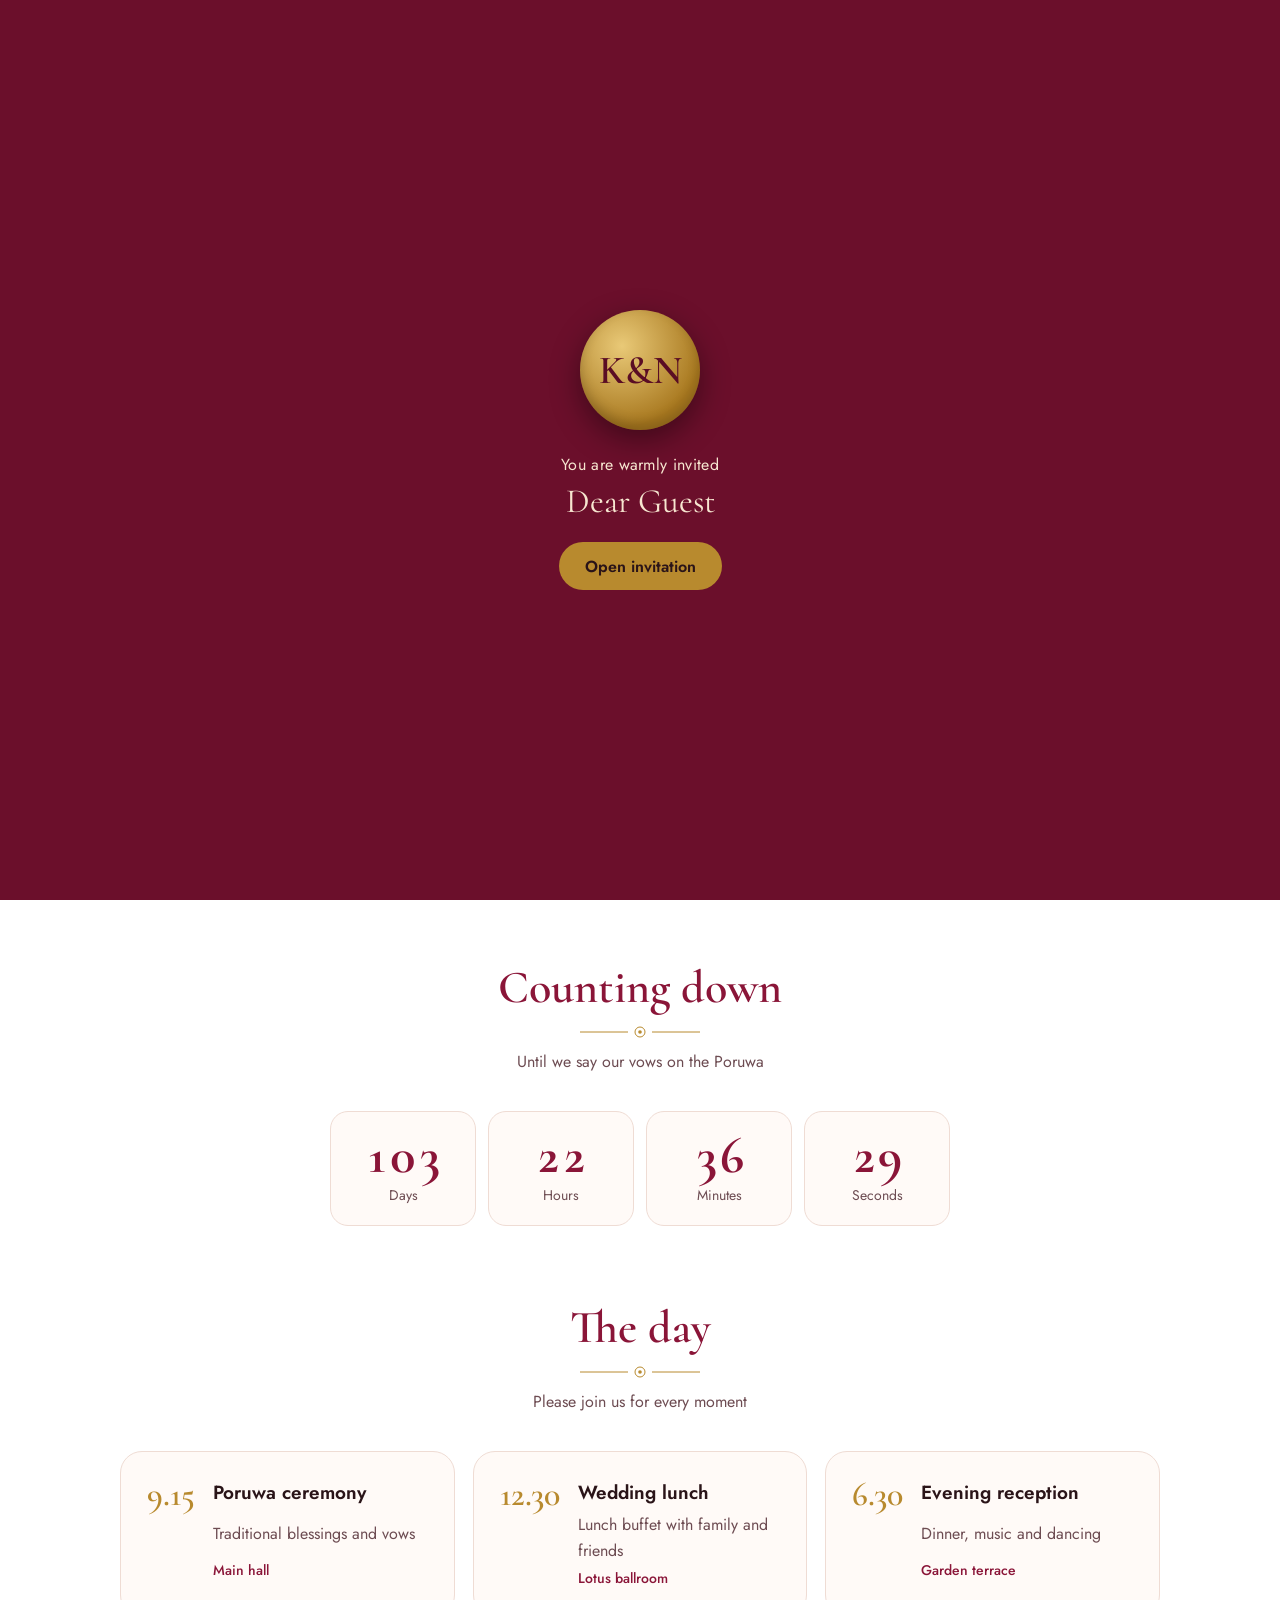
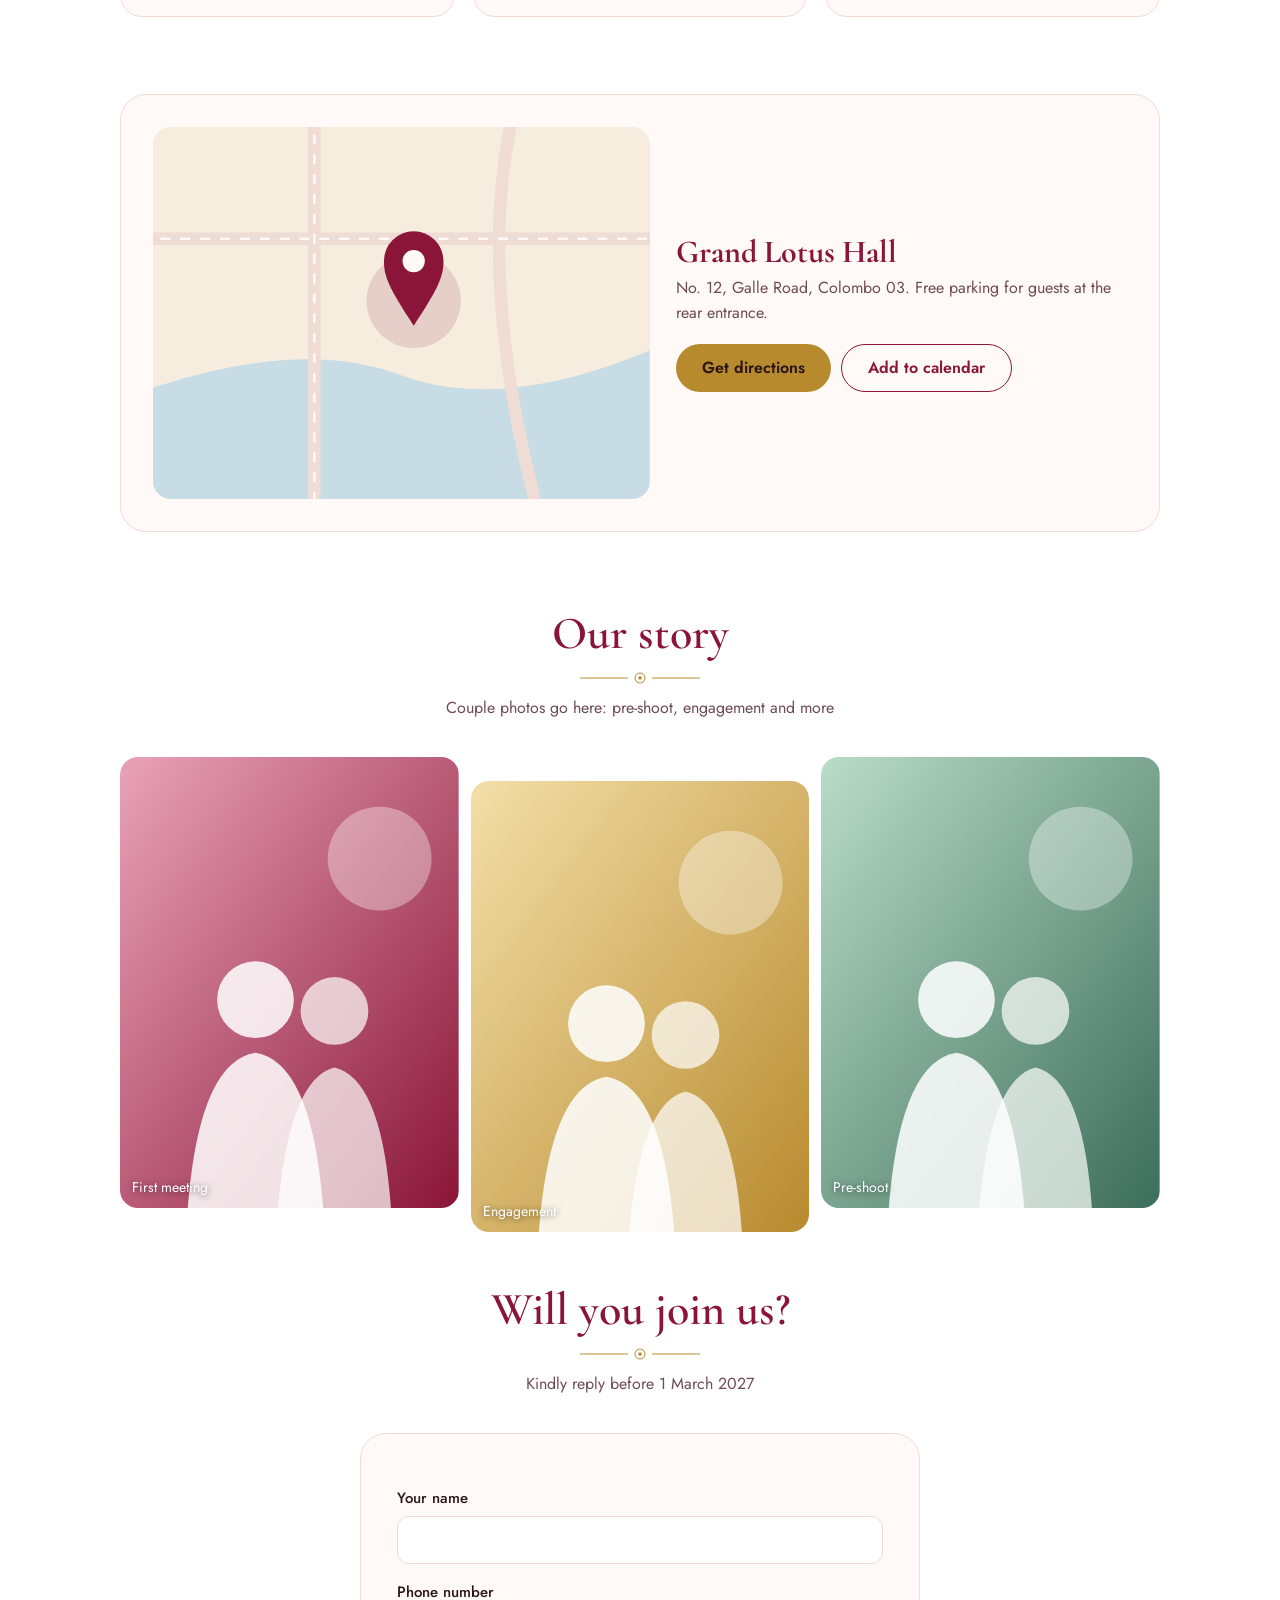
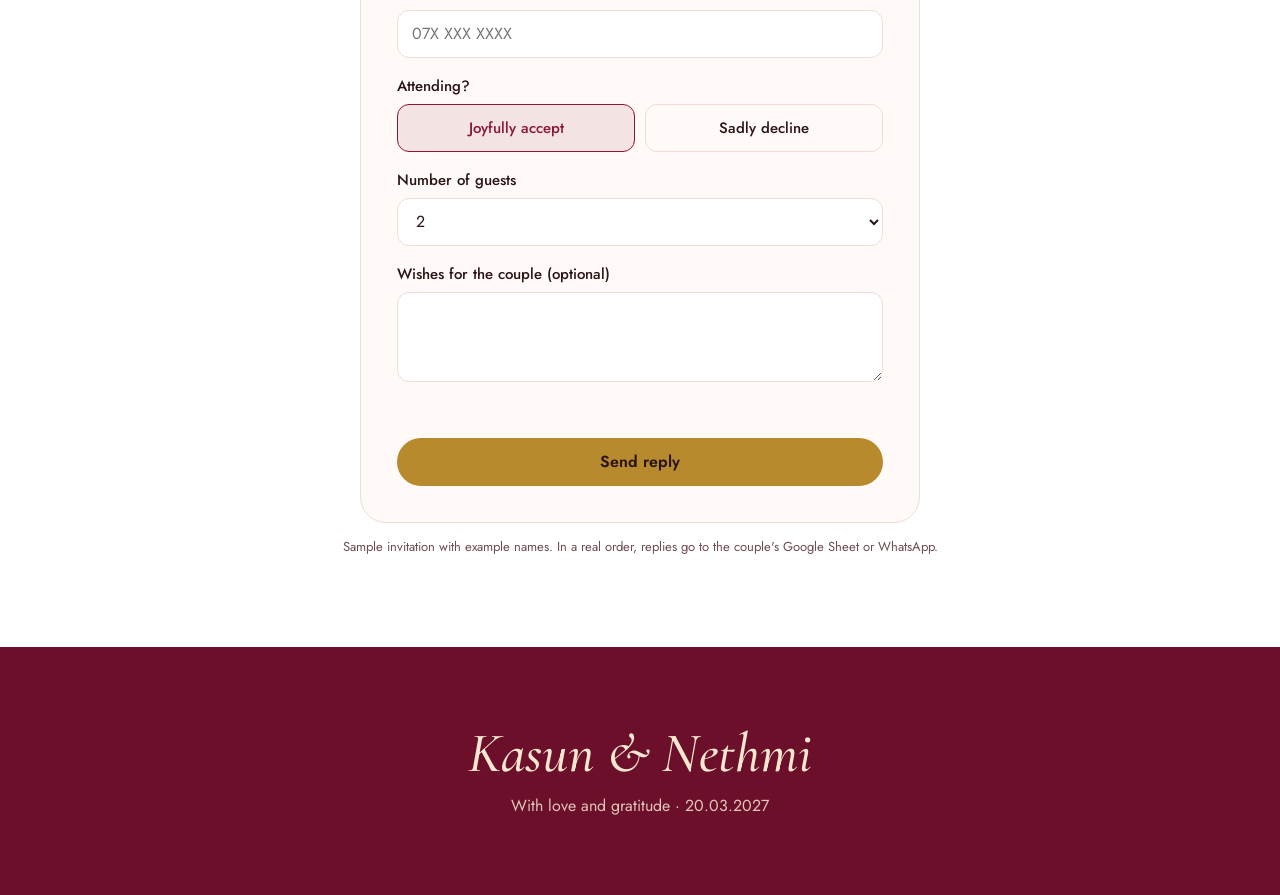
==== invite.html @ 6cacfb0e "Add files via upload" ====
<!DOCTYPE html>
<html lang="en">
<head>
<meta charset="utf-8">
<meta name="viewport" content="width=device-width, initial-scale=1">
<title>Kasun & Nethmi Wedding</title>
<link rel="preconnect" href="https://fonts.googleapis.com">
<link href="https://fonts.googleapis.com/css2?family=Cormorant:ital,wght@0,500;0,600;1,500&family=Jost:wght@400;500;600&family=Noto+Sans+Sinhala:wght@400;600&display=swap" rel="stylesheet">
<style>
/* VOICE: tender, festive, elegant — one lovely object, few hues, lots of air.
   IDEA: a sealed wedding envelope that opens into a jasmine-and-gold invitation card.
   PICTURE: a layered SVG arch of jasmine strands, a lotus and a gold oil lamp framing the names.
   COLOUR and TYPE: jasmine white, deep ruby, temple gold; Cormorant for names, Jost for text, Noto Sinhala.
   LAYOUT: one centred card hero, then countdown, events, venue, gallery, RSVP, footer in calm bands. */
:root{color-scheme:light dark;
--bg:light-dark(#ffffff,#170b10);--card:light-dark(#fffaf7,#22121a);
--ink:light-dark(#2a1418,#f6ebe6);--soft:light-dark(#6d4c52,#c9b2ae);
--ruby:light-dark(#8a1538,#e0587d);--ruby-deep:light-dark(#6b0f2b,#3a1222);
--gold:light-dark(#b88a2e,#e2bd6a);--line:light-dark(#efdcd4,#3a2330)}
:root[data-theme=light]{color-scheme:light}:root[data-theme=dark]{color-scheme:dark}
*{box-sizing:border-box;min-width:0}
html{scroll-behavior:smooth;scroll-padding-top:72px}
body{margin:0;background:var(--bg);color:var(--ink);font:16px/1.6 Jost,"Noto Sans Sinhala",system-ui,sans-serif;overflow-x:clip}
body.si{font-family:"Noto Sans Sinhala",Jost,sans-serif}
.band{padding:clamp(40px,6vw,88px) max(5vw,16px)}
.wrap{max-width:1040px;margin:0 auto}
h1,h2,.names{font-family:Cormorant,Georgia,serif;font-weight:600;line-height:1.05;text-wrap:balance;margin:0}
h2{font-size:clamp(32px,5vw,46px);text-align:center;color:var(--ruby)}
.sub{text-align:center;color:var(--soft);margin:10px auto 36px;max-width:56ch}
.orn{display:block;margin:14px auto 0;width:120px;height:14px}
/* nav */
nav{position:sticky;top:0;z-index:20;background:color-mix(in srgb,var(--bg) 88%,transparent);backdrop-filter:blur(10px);border-bottom:1px solid var(--line)}
nav .wrap{display:flex;align-items:center;gap:8px;padding:8px 16px;flex-wrap:wrap}
.mono{font-family:Cormorant,serif;font-size:24px;font-weight:600;color:var(--ruby);margin-right:auto}
nav a{color:var(--ink);text-decoration:none;font-size:15px;padding:10px 10px;border-radius:8px}
nav a:hover{color:var(--ruby)}
.lang{min-height:40px;padding:0 14px;border-radius:99px;border:1px solid var(--gold);background:none;color:var(--ink);font:inherit;font-size:14px;cursor:pointer}
@media(max-width:720px){nav .links{display:none}}
/* envelope */
#env{position:fixed;inset:0;z-index:50;display:grid;place-items:center;background:var(--ruby-deep);transition:opacity .9s,visibility .9s}
#env.gone{opacity:0;visibility:hidden}
.envbox{text-align:center;color:#f7e6d0;padding:24px}
.seal{width:120px;height:120px;margin:0 auto 22px;border-radius:50%;background:radial-gradient(circle at 35% 30%,#e9c977,#a8781f 70%);display:grid;place-items:center;box-shadow:0 10px 30px #0006,inset 0 -6px 12px #0003;font-family:Cormorant,serif;font-size:40px;color:#5a0d24;font-weight:600}
.envbox p{margin:0 0 6px;letter-spacing:.02em}
.envbox .to{font-family:Cormorant,serif;font-size:34px;line-height:1.1;margin-bottom:22px}
.btn{display:inline-flex;align-items:center;justify-content:center;gap:8px;min-height:48px;padding:0 26px;border-radius:99px;border:0;background:var(--gold);color:#2a1418;font:600 16px Jost,"Noto Sans Sinhala",sans-serif;cursor:pointer;text-decoration:none}
.btn.ghost{background:none;border:1.5px solid var(--ruby);color:var(--ruby)}
.btn:focus-visible,.lang:focus-visible,input:focus-visible,select:focus-visible,textarea:focus-visible,nav a:focus-visible{outline:3px solid var(--gold);outline-offset:2px}
/* hero */
.hero{padding:clamp(28px,5vw,64px) 16px clamp(40px,6vw,80px);text-align:center;background:radial-gradient(120% 70% at 50% 0%,color-mix(in srgb,var(--ruby) 10%,var(--bg)),var(--bg))}
.card{position:relative;max-width:620px;margin:0 auto;background:var(--card);border:1px solid var(--line);border-radius:300px 300px 24px 24px;padding:0 clamp(18px,5vw,48px) 40px;box-shadow:0 30px 60px -30px color-mix(in srgb,var(--ruby) 45%,transparent)}
.arch{display:block;width:100%;height:auto;margin-top:-1px}
.pre{color:var(--soft);font-size:15px;margin:4px 0 10px}
.names{font-size:clamp(46px,10vw,84px);color:var(--ruby);font-style:italic;font-weight:500}
.amp{display:block;font-size:.5em;color:var(--gold);font-style:normal;margin:4px 0}
.date{margin:22px 0 4px;font-size:18px;font-weight:500;letter-spacing:.04em}
.place{color:var(--soft);margin:0 0 26px}
.actions{display:flex;gap:10px;justify-content:center;flex-wrap:wrap}
/* countdown */
.count{display:grid;grid-template-columns:repeat(4,minmax(0,1fr));gap:12px;max-width:620px;margin:0 auto}
.cell{background:var(--card);border:1px solid var(--line);border-radius:18px;padding:18px 6px;text-align:center}
.cell b{display:block;font-family:Cormorant,serif;font-size:clamp(34px,7vw,52px);line-height:1;color:var(--ruby);font-variant-numeric:tabular-nums}
.cell span{font-size:14px;color:var(--soft)}
/* events */
.events{display:grid;grid-template-columns:repeat(auto-fit,minmax(min(100%,300px),1fr));gap:18px}
.ev{background:var(--card);border:1px solid var(--line);border-radius:22px;padding:26px;display:grid;grid-template-columns:auto 1fr;gap:4px 18px;align-items:start}
.ev .t{grid-row:span 3;font-family:Cormorant,serif;font-size:34px;line-height:1;color:var(--gold);white-space:nowrap;font-weight:600}
.ev h3{margin:0;font-size:19px;font-weight:600}
.ev p{margin:0;color:var(--soft)}
.ev small{color:var(--ruby);font-weight:500;font-size:14px}
/* venue */
.venue{display:grid;grid-template-columns:minmax(0,1.1fr) minmax(0,1fr);gap:26px;align-items:center;background:var(--card);border:1px solid var(--line);border-radius:26px;padding:clamp(18px,3vw,32px)}
.mapart{border-radius:18px;overflow:hidden;aspect-ratio:4/3;background:color-mix(in srgb,var(--gold) 14%,var(--card))}
.mapart svg{width:100%;height:100%;display:block}
.venue h3{font-family:Cormorant,serif;font-size:32px;margin:0 0 6px;color:var(--ruby);line-height:1.1}
.venue p{margin:0 0 18px;color:var(--soft)}
@media(max-width:700px){.venue{grid-template-columns:1fr}}
/* gallery */
.gal{display:grid;grid-template-columns:repeat(3,minmax(0,1fr));gap:12px}
.gal figure{margin:0;border-radius:18px;overflow:hidden;aspect-ratio:3/4;position:relative}
.gal figure:nth-child(2){transform:translateY(24px)}
.gal svg{width:100%;height:100%;display:block}
.gal figcaption{position:absolute;left:12px;bottom:10px;color:#fff;font-size:14px;text-shadow:0 1px 6px #0008}
@media(max-width:600px){.gal{grid-template-columns:repeat(2,minmax(0,1fr))}.gal figure:nth-child(2){transform:none}.gal figure:nth-child(3){grid-column:span 2;aspect-ratio:16/9}}
/* rsvp */
.rsvp{max-width:560px;margin:0 auto;background:var(--card);border:1px solid var(--line);border-radius:26px;padding:clamp(20px,4vw,36px)}
label{display:block;font-weight:500;margin:16px 0 6px;font-size:15px}
input,select,textarea{width:100%;min-height:48px;padding:10px 14px;border-radius:12px;border:1px solid var(--line);background:var(--bg);color:var(--ink);font:16px Jost,"Noto Sans Sinhala",sans-serif}
textarea{min-height:90px;resize:vertical}
.choice{display:grid;grid-template-columns:1fr 1fr;gap:10px}
.choice input{position:absolute;opacity:0;width:1px;height:1px}
.choice label{margin:0;min-height:48px;display:flex;align-items:center;justify-content:center;border:1.5px solid var(--line);border-radius:12px;cursor:pointer;text-align:center;padding:6px}
.choice input:checked+label{border-color:var(--ruby);background:color-mix(in srgb,var(--ruby) 10%,transparent);color:var(--ruby)}
.choice input:focus-visible+label{outline:3px solid var(--gold);outline-offset:2px}
.rsvp .btn{width:100%;margin-top:22px}
.err{color:var(--ruby);font-size:14px;min-height:20px;margin:6px 0 0}
.done{text-align:center;padding:16px 0}
.done h3{font-family:Cormorant,serif;font-size:34px;color:var(--ruby);margin:0 0 8px}
.note{text-align:center;font-size:13px;color:var(--soft);margin-top:14px}
footer{background:var(--ruby-deep);color:#f7e6d0;text-align:center}
footer .names{font-size:clamp(36px,7vw,56px);color:#f7e6d0}
footer p{margin:10px 0 0;opacity:.85}
.reveal{opacity:0;transform:translateY(18px);transition:opacity .8s,transform .8s}
.reveal.in{opacity:1;transform:none}
@media(prefers-reduced-motion:reduce){.reveal{opacity:1;transform:none;transition:none}#env{transition:none}html{scroll-behavior:auto}}
</style>
</head>
<body>

<div id="env" role="dialog" aria-label="Invitation envelope">
  <div class="envbox">
    <div class="seal">K&N</div>
    <p data-i="envTo">You are warmly invited</p>
    <div class="to" id="guestName">Dear Guest</div>
    <button class="btn" id="openBtn" data-i="open">Open invitation</button>
  </div>
</div>

<nav><div class="wrap">
  <span class="mono">K & N</span>
  <span class="links">
    <a href="#events" data-i="nEvents">Events</a>
    <a href="#venue" data-i="nVenue">Venue</a>
    <a href="#gallery" data-i="nGallery">Gallery</a>
    <a href="#rsvp" data-i="nRsvp">RSVP</a>
  </span>
  <button class="lang" id="langBtn" aria-label="Switch language">සිංහල</button>
</div></nav>

<header class="hero">
  <div class="card reveal">
    <svg class="arch" viewBox="0 0 600 260" aria-hidden="true">
      <defs>
        <linearGradient id="g" x1="0" x2="0" y1="0" y2="1"><stop offset="0" stop-color="#e9c977"/><stop offset="1" stop-color="#a8781f"/></linearGradient>
        <radialGradient id="flame" cx=".5" cy=".7" r=".6"><stop offset="0" stop-color="#fff3c4"/><stop offset=".6" stop-color="#f3a93a"/><stop offset="1" stop-color="#d9532b" stop-opacity="0"/></radialGradient>
        <g id="jas"><circle r="5" fill="#fff" stroke="#e8d9c8" stroke-width="1"/><circle r="1.6" fill="#e9c977"/></g>
      </defs>
      <path d="M40 260 V200 A260 200 0 0 1 560 200 V260" fill="none" stroke="url(#g)" stroke-width="3"/>
      <path d="M62 260 V204 A238 182 0 0 1 538 204 V260" fill="none" stroke="url(#g)" stroke-width="1" opacity=".6"/>
      <g id="strand"></g>
      <g transform="translate(300 150)">
        <ellipse cx="0" cy="60" rx="70" ry="8" fill="#000" opacity=".08"/>
        <path d="M-46 42 Q0 70 46 42 L34 30 Q0 46 -34 30Z" fill="url(#g)"/>
        <path d="M-8 30 Q0 -6 8 30" fill="url(#g)"/>
        <ellipse cx="0" cy="-6" rx="9" ry="22" fill="url(#flame)"><animate attributeName="ry" values="22;25;21;22" dur="2.4s" repeatCount="indefinite"/></ellipse>
        <g fill="var(--ruby)" opacity=".9">
          <path d="M-60 40 Q-70 10 -40 0 Q-48 24 -34 40Z"/><path d="M60 40 Q70 10 40 0 Q48 24 34 40Z"/>
          <path d="M-86 44 Q-104 26 -80 12 Q-80 30 -66 44Z" opacity=".7"/><path d="M86 44 Q104 26 80 12 Q80 30 66 44Z" opacity=".7"/>
        </g>
      </g>
    </svg>
    <p class="pre" data-i="pre">Together with their families</p>
    <h1 class="names">Kasun<span class="amp">&</span>Nethmi</h1>
    <p class="date" data-i="date">Saturday · 20 March 2027 · 9.15 am</p>
    <p class="place" data-i="place">Grand Lotus Hall, Colombo 03</p>
    <div class="actions">
      <a class="btn" href="#rsvp" data-i="rsvpBtn">RSVP now</a>
      <a class="btn ghost" id="waShare" href="#" target="_blank" rel="noopener" data-i="share">Share on WhatsApp</a>
    </div>
  </div>
</header>

<section class="band" aria-labelledby="cdH">
  <div class="wrap reveal">
    <h2 id="cdH" data-i="cdH">Counting down</h2>
    <svg class="orn" viewBox="0 0 120 14" aria-hidden="true"><path d="M0 7H48M72 7H120" stroke="var(--gold)"/><circle cx="60" cy="7" r="5" fill="none" stroke="var(--gold)"/><circle cx="60" cy="7" r="1.8" fill="var(--gold)"/></svg>
    <p class="sub" data-i="cdSub">Until we say our vows on the Poruwa</p>
    <div class="count" id="count"></div>
  </div>
</section>

<section class="band" id="events" aria-labelledby="evH" style="padding-top:0">
  <div class="wrap reveal">
    <h2 id="evH" data-i="evH">The day</h2>
    <svg class="orn" viewBox="0 0 120 14" aria-hidden="true"><path d="M0 7H48M72 7H120" stroke="var(--gold)"/><circle cx="60" cy="7" r="5" fill="none" stroke="var(--gold)"/><circle cx="60" cy="7" r="1.8" fill="var(--gold)"/></svg>
    <p class="sub" data-i="evSub">Please join us for every moment</p>
    <div class="events" id="evList"></div>
  </div>
</section>

<section class="band" id="venue" aria-labelledby="vH" style="padding-top:0">
  <div class="wrap reveal">
    <div class="venue">
      <div class="mapart">
        <svg viewBox="0 0 400 300" aria-hidden="true">
          <rect width="400" height="300" fill="color-mix(in srgb,var(--gold) 12%,var(--card))"/>
          <path d="M0 210 Q120 170 200 200 T400 180 V300 H0Z" fill="color-mix(in srgb,#3a8fb7 28%,var(--card))"/>
          <g stroke="var(--line)" stroke-width="10" fill="none" stroke-linecap="round"><path d="M-10 90 H410"/><path d="M130 -10 V310"/><path d="M290 -10 Q260 120 310 310"/></g>
          <g stroke="var(--card)" stroke-width="2" stroke-dasharray="8 8" fill="none"><path d="M-10 90 H410"/><path d="M130 -10 V310"/></g>
          <circle cx="210" cy="140" r="38" fill="var(--ruby)" opacity=".14"/>
          <path d="M210 160 C190 130 186 120 186 108 a24 24 0 0 1 48 0 c0 12-4 22-24 52Z" fill="var(--ruby)"/>
          <circle cx="210" cy="108" r="9" fill="var(--card)"/>
        </svg>
      </div>
      <div>
        <h3 id="vH">Grand Lotus Hall</h3>
        <p data-i="addr">No. 12, Galle Road, Colombo 03. Free parking for guests at the rear entrance.</p>
        <div class="actions" style="justify-content:flex-start">
          <a class="btn" href="https://www.google.com/maps/search/?api=1&query=Galle+Road+Colombo+03" target="_blank" rel="noopener" data-i="dir">Get directions</a>
          <a class="btn ghost" href="https://calendar.google.com/calendar/render?action=TEMPLATE&text=Kasun+%26+Nethmi+Wedding&dates=20270320T034500Z/20270320T113000Z&location=Grand+Lotus+Hall,+Colombo+03" target="_blank" rel="noopener" data-i="cal">Add to calendar</a>
        </div>
      </div>
    </div>
  </div>
</section>

<section class="band" id="gallery" aria-labelledby="gH" style="padding-top:0">
  <div class="wrap reveal">
    <h2 id="gH" data-i="gH">Our story</h2>
    <svg class="orn" viewBox="0 0 120 14" aria-hidden="true"><path d="M0 7H48M72 7H120" stroke="var(--gold)"/><circle cx="60" cy="7" r="5" fill="none" stroke="var(--gold)"/><circle cx="60" cy="7" r="1.8" fill="var(--gold)"/></svg>
    <p class="sub" data-i="gSub">Couple photos go here: pre-shoot, engagement and more</p>
    <div class="gal" id="gal"></div>
  </div>
</section>

<section class="band" id="rsvp" aria-labelledby="rH" style="padding-top:0">
  <div class="wrap reveal">
    <h2 id="rH" data-i="rH">Will you join us?</h2>
    <svg class="orn" viewBox="0 0 120 14" aria-hidden="true"><path d="M0 7H48M72 7H120" stroke="var(--gold)"/><circle cx="60" cy="7" r="5" fill="none" stroke="var(--gold)"/><circle cx="60" cy="7" r="1.8" fill="var(--gold)"/></svg>
    <p class="sub" data-i="rSub">Kindly reply before 1 March 2027</p>
    <div class="rsvp" id="rsvpBox">
      <form id="rsvpForm" novalidate>
        <label for="fName" data-i="fName">Your name</label>
        <input id="fName" autocomplete="name">
        <label for="fPhone" data-i="fPhone">Phone number</label>
        <input id="fPhone" type="tel" inputmode="tel" autocomplete="tel" placeholder="07X XXX XXXX">
        <label data-i="fCome">Attending?</label>
        <div class="choice">
          <input type="radio" name="come" id="cY" value="yes" checked><label for="cY" data-i="yes">Joyfully accept</label>
          <input type="radio" name="come" id="cN" value="no"><label for="cN" data-i="no">Sadly decline</label>
        </div>
        <label for="fCount" data-i="fCount">Number of guests</label>
        <select id="fCount"><option>1</option><option selected>2</option><option>3</option><option>4</option><option>5</option></select>
        <label for="fMsg" data-i="fMsg">Wishes for the couple (optional)</label>
        <textarea id="fMsg"></textarea>
        <p class="err" id="err" aria-live="polite"></p>
        <button class="btn" type="submit" data-i="send">Send reply</button>
      </form>
    </div>
    <p class="note" data-i="demo">Sample invitation with example names. In a real order, replies go to the couple's Google Sheet or WhatsApp.</p>
  </div>
</section>

<footer class="band">
  <div class="names">Kasun & Nethmi</div>
  <p data-i="thanks">With love and gratitude · 20.03.2027</p>
</footer>

<script>
{
const T={
en:{envTo:"You are warmly invited",open:"Open invitation",nEvents:"Events",nVenue:"Venue",nGallery:"Gallery",nRsvp:"RSVP",pre:"Together with their families",date:"Saturday · 20 March 2027 · 9.15 am",place:"Grand Lotus Hall, Colombo 03",rsvpBtn:"RSVP now",share:"Share on WhatsApp",cdH:"Counting down",cdSub:"Until we say our vows on the Poruwa",evH:"The day",evSub:"Please join us for every moment",addr:"No. 12, Galle Road, Colombo 03. Free parking for guests at the rear entrance.",dir:"Get directions",cal:"Add to calendar",gH:"Our story",gSub:"Couple photos go here: pre-shoot, engagement and more",rH:"Will you join us?",rSub:"Kindly reply before 1 March 2027",fName:"Your name",fPhone:"Phone number",fCome:"Attending?",yes:"Joyfully accept",no:"Sadly decline",fCount:"Number of guests",fMsg:"Wishes for the couple (optional)",send:"Send reply",demo:"Sample invitation with example names. In a real order, replies go to the couple's Google Sheet or WhatsApp.",thanks:"With love and gratitude · 20.03.2027",units:["Days","Hours","Minutes","Seconds"],dear:"Dear Guest",errName:"Please enter your name.",errPhone:"Please enter a valid phone number.",doneY:"Thank you!",doneYt:n=>`We can't wait to celebrate with you, ${n}.`,doneNt:n=>`We'll miss you, ${n}. Thank you for letting us know.`,again:"Edit reply",married:"Just married!",
ev:[["9.15","Poruwa ceremony","Traditional blessings and vows","Main hall"],["12.30","Wedding lunch","Lunch buffet with family and friends","Lotus ballroom"],["6.30","Evening reception","Dinner, music and dancing","Garden terrace"]],gal:["First meeting","Engagement","Pre-shoot"]},
si:{envTo:"ඔබට ආදරයෙන් ආරාධනා කරමු",open:"ආරාධනාව විවෘත කරන්න",nEvents:"උත්සව",nVenue:"ස්ථානය",nGallery:"ඡායාරූප",nRsvp:"පිළිතුර",pre:"දෙපාර්ශවයේ පවුල් සමඟ",date:"සෙනසුරාදා · 2027 මාර්තු 20 · පෙ.ව. 9.15",place:"ග්‍රෑන්ඩ් ලෝටස් ශාලාව, කොළඹ 03",rsvpBtn:"පිළිතුරු දෙන්න",share:"WhatsApp හි බෙදාගන්න",cdH:"ඉතිරි කාලය",cdSub:"පෝරුවේ අපගේ මංගල මොහොත දක්වා",evH:"මංගල දිනය",evSub:"සෑම මොහොතකටම අප සමඟ එක්වන්න",addr:"අංක 12, ගාලු පාර, කොළඹ 03. පිටුපස දොරටුවෙන් නොමිලේ වාහන නැවැත්වීමේ පහසුකම.",dir:"මාර්ගය බලන්න",cal:"දින දර්ශනයට එක් කරන්න",gH:"අපේ කතාව",gSub:"යුවළගේ ඡායාරූප මෙහි: පෙර-රූගත කිරීම්, විවාහ ගිවිස ගැනීම",rH:"ඔබ අප සමඟ එක්වනවාද?",rSub:"කරුණාකර 2027 මාර්තු 1 ට පෙර පිළිතුරු දෙන්න",fName:"ඔබගේ නම",fPhone:"දුරකථන අංකය",fCome:"පැමිණෙනවාද?",yes:"සතුටින් පැමිණෙමි",no:"කණගාටුයි, නොපැමිණෙමි",fCount:"අමුත්තන් ගණන",fMsg:"යුවළට සුබ පැතුම් (අත්‍යවශ්‍ය නැත)",send:"පිළිතුර යවන්න",demo:"උදාහරණ නම් සහිත නියැදි ආරාධනාවකි. සැබෑ ඇණවුමක පිළිතුරු යුවළගේ Google Sheet හෝ WhatsApp වෙත යයි.",thanks:"ආදරයෙන් හා කෘතඥතාවයෙන් · 2027.03.20",units:["දින","පැය","මිනිත්තු","තත්පර"],dear:"ගෞරවනීය අමුත්තා",errName:"කරුණාකර ඔබගේ නම ඇතුළත් කරන්න.",errPhone:"කරුණාකර නිවැරදි දුරකථන අංකයක් ඇතුළත් කරන්න.",doneY:"ස්තූතියි!",doneYt:n=>`${n}, ඔබ සමඟ සැමරීමට අපි බලාපොරොත්තු වෙමු.`,doneNt:n=>`${n}, අපට ඔබව මග හැරෙනු ඇත. දැනුම් දීම ගැන ස්තූතියි.`,again:"පිළිතුර වෙනස් කරන්න",married:"විවාහ වූහ!",
ev:[["9.15","පෝරුව චාරිත්‍ර","සාම්ප්‍රදායික ආශීර්වාද හා පොරොන්දු","ප්‍රධාන ශාලාව"],["12.30","මංගල දිවා භෝජනය","පවුලේ අය හා මිතුරන් සමඟ","ලෝටස් ශාලාව"],["6.30","සවස පිළිගැනීම","රාත්‍රී භෝජනය, සංගීතය හා නැටුම්","උද්‍යාන ටෙරස්"]],gal:["පළමු හමුව","විවාහ ගිවිස ගැනීම","පෙර-රූගත කිරීම"]}
};
let lang="en";
const $=id=>document.getElementById(id);
const store={get(k){try{return localStorage.getItem(k)}catch(e){return null}},set(k,v){try{localStorage.setItem(k,v)}catch(e){}}};
const target=new Date("2027-03-20T09:15:00+05:30").getTime();
let reply=null;try{reply=JSON.parse(store.get("kn_rsvp")||"null")}catch(e){}

const guest=new URLSearchParams(location.search).get("to");

function render(){
  const t=T[lang];
  document.documentElement.lang=lang==="si"?"si":"en";
  document.body.classList.toggle("si",lang==="si");
  document.querySelectorAll("[data-i]").forEach(el=>{const v=t[el.dataset.i];if(typeof v==="string")el.textContent=v});
  $("langBtn").textContent=lang==="en"?"සිංහල":"English";
  $("guestName").textContent=guest||t.dear;
  $("evList").innerHTML=t.ev.map(e=>`<article class="ev"><span class="t">${e[0]}</span><h3>${e[1]}</h3><p>${e[2]}</p><small>${e[3]}</small></article>`).join("");
  const tones=[["#8a1538","#e9a3b6"],["#b88a2e","#f3dfa8"],["#3c6e5a","#b9dcc8"]];
  $("gal").innerHTML=t.gal.map((c,i)=>`<figure><svg viewBox="0 0 300 400" preserveAspectRatio="xMidYMid slice" aria-hidden="true"><defs><linearGradient id="p${i}" x1="0" y1="0" x2="1" y2="1"><stop offset="0" stop-color="${tones[i][1]}"/><stop offset="1" stop-color="${tones[i][0]}"/></linearGradient></defs><rect width="300" height="400" fill="url(#p${i})"/><circle cx="230" cy="90" r="46" fill="#fff" opacity=".35"/><circle cx="120" cy="215" r="34" fill="#fff" opacity=".85"/><path d="M60 400 Q70 270 120 262 Q170 270 180 400Z" fill="#fff" opacity=".85"/><circle cx="190" cy="225" r="30" fill="#fff" opacity=".7"/><path d="M140 400 Q150 285 190 275 Q232 285 240 400Z" fill="#fff" opacity=".7"/></svg><figcaption>${c}</figcaption></figure>`).join("");
  const msg=encodeURIComponent((lang==="si"?"කසුන් සහ නෙත්මිගේ මංගල ආරාධනාව: ":"You're invited to Kasun & Nethmi's wedding: ")+location.href.split("#")[0]);
  $("waShare").href="https://wa.me/?text="+msg;
  tick();renderReply();
}
function tick(){
  const t=T[lang];let d=Math.max(0,target-Date.now());
  if(d===0){$("count").innerHTML=`<div class="cell" style="grid-column:1/-1"><b>${t.married}</b></div>`;return}
  const v=[Math.floor(d/864e5),Math.floor(d/36e5)%24,Math.floor(d/6e4)%60,Math.floor(d/1e3)%60];
  $("count").innerHTML=v.map((n,i)=>`<div class="cell"><b>${String(n).padStart(2,"0")}</b><span>${t.units[i]}</span></div>`).join("");
}
function esc(s){return s.replace(/[&<>"']/g,c=>({"&":"&amp;","<":"&lt;",">":"&gt;",'"':"&quot;","'":"&#39;"}[c]))}
function renderReply(){
  const form=$("rsvpForm"),box=$("rsvpBox");let done=box.querySelector(".done");
  if(!reply){form.hidden=false;if(done)done.remove();return}
  form.hidden=true;const t=T[lang];
  if(!done){done=document.createElement("div");done.className="done";box.appendChild(done)}
  done.innerHTML=`<h3>${t.doneY}</h3><p>${esc(reply.come==="yes"?t.doneYt(reply.name):t.doneNt(reply.name))}</p><button class="btn ghost" type="button" id="editR">${t.again}</button>`;
  $("editR").onclick=()=>{fill();reply=null;renderReply();$("fName").focus()};
}
function fill(){if(!reply)return;$("fName").value=reply.name;$("fPhone").value=reply.phone;$("c"+(reply.come==="yes"?"Y":"N")).checked=true;$("fCount").value=reply.count;$("fMsg").value=reply.msg}

$("rsvpForm").addEventListener("submit",e=>{
  e.preventDefault();const t=T[lang];
  const name=$("fName").value.trim(),phone=$("fPhone").value.replace(/[^\d+]/g,"");
  if(!name){$("err").textContent=t.errName;$("fName").focus();return}
  if(phone.length<9){$("err").textContent=t.errPhone;$("fPhone").focus();return}
  $("err").textContent="";
  reply={name,phone,come:document.querySelector("input[name=come]:checked").value,count:$("fCount").value,msg:$("fMsg").value.trim()};
  store.set("kn_rsvp",JSON.stringify(reply));renderReply();
});
$("langBtn").addEventListener("click",()=>{lang=lang==="en"?"si":"en";store.set("kn_lang",lang);render()});
$("openBtn").addEventListener("click",()=>{$("env").classList.add("gone");store.set("kn_open","1")});
$("waShare").addEventListener("click",e=>{if(!navigator.onLine)e.preventDefault()});

// jasmine strand along the arch
{const g=$("strand");let h="";for(let i=0;i<=34;i++){const a=Math.PI*(1-i/34),x=300+250*Math.cos(a),y=200-190*Math.sin(a);h+=`<use href="#jas" x="${x.toFixed(1)}" y="${y.toFixed(1)}"/>`;
 if(i%6===3){for(let k=1;k<=4;k++)h+=`<use href="#jas" x="${x.toFixed(1)}" y="${(y+k*11).toFixed(1)}" transform="scale(1)"/>`}}g.innerHTML=h}

const io=new IntersectionObserver(es=>es.forEach(en=>{if(en.isIntersecting){en.target.classList.add("in");io.unobserve(en.target)}}),{threshold:.12});
document.querySelectorAll(".reveal").forEach(el=>io.observe(el));

const saved=store.get("kn_lang");if(saved==="si")lang="si";
if(store.get("kn_open")==="1")$("env").classList.add("gone");
render();setInterval(tick,1000);
}
</script>
</body>
</html>
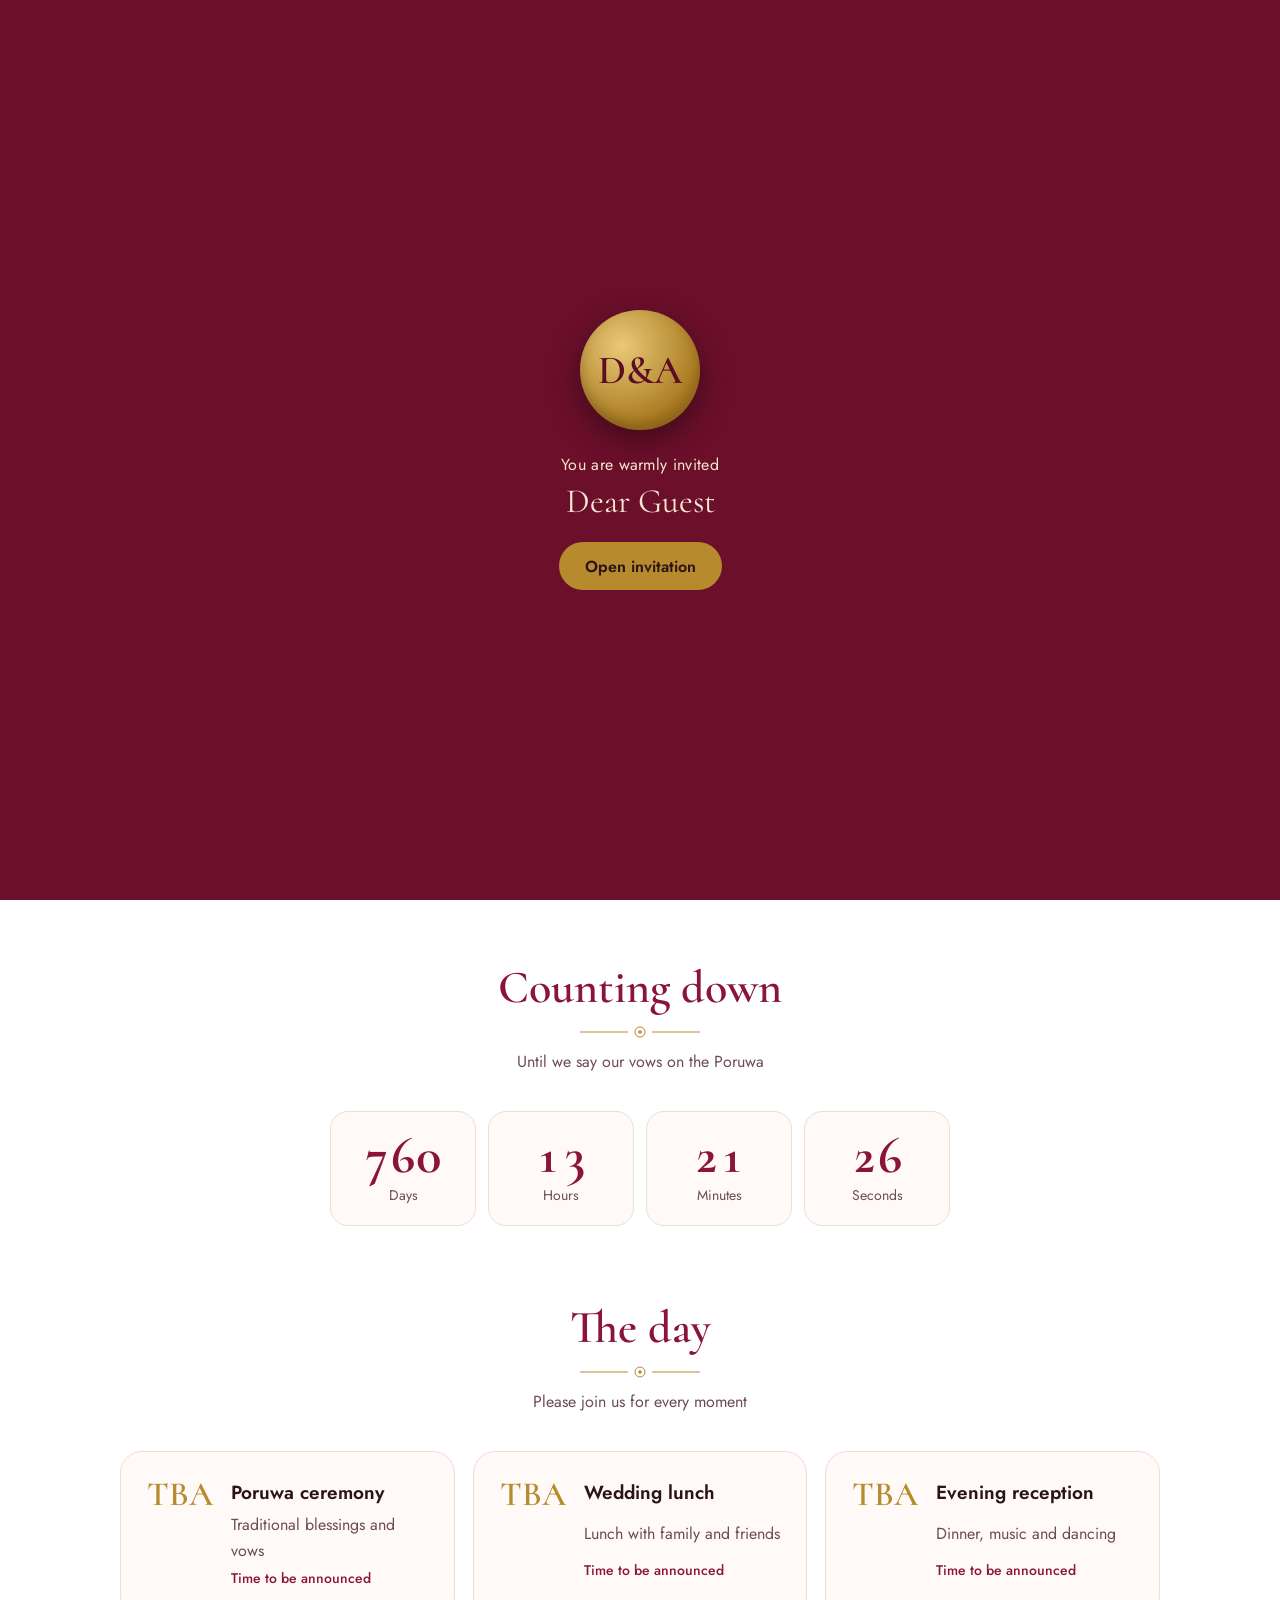
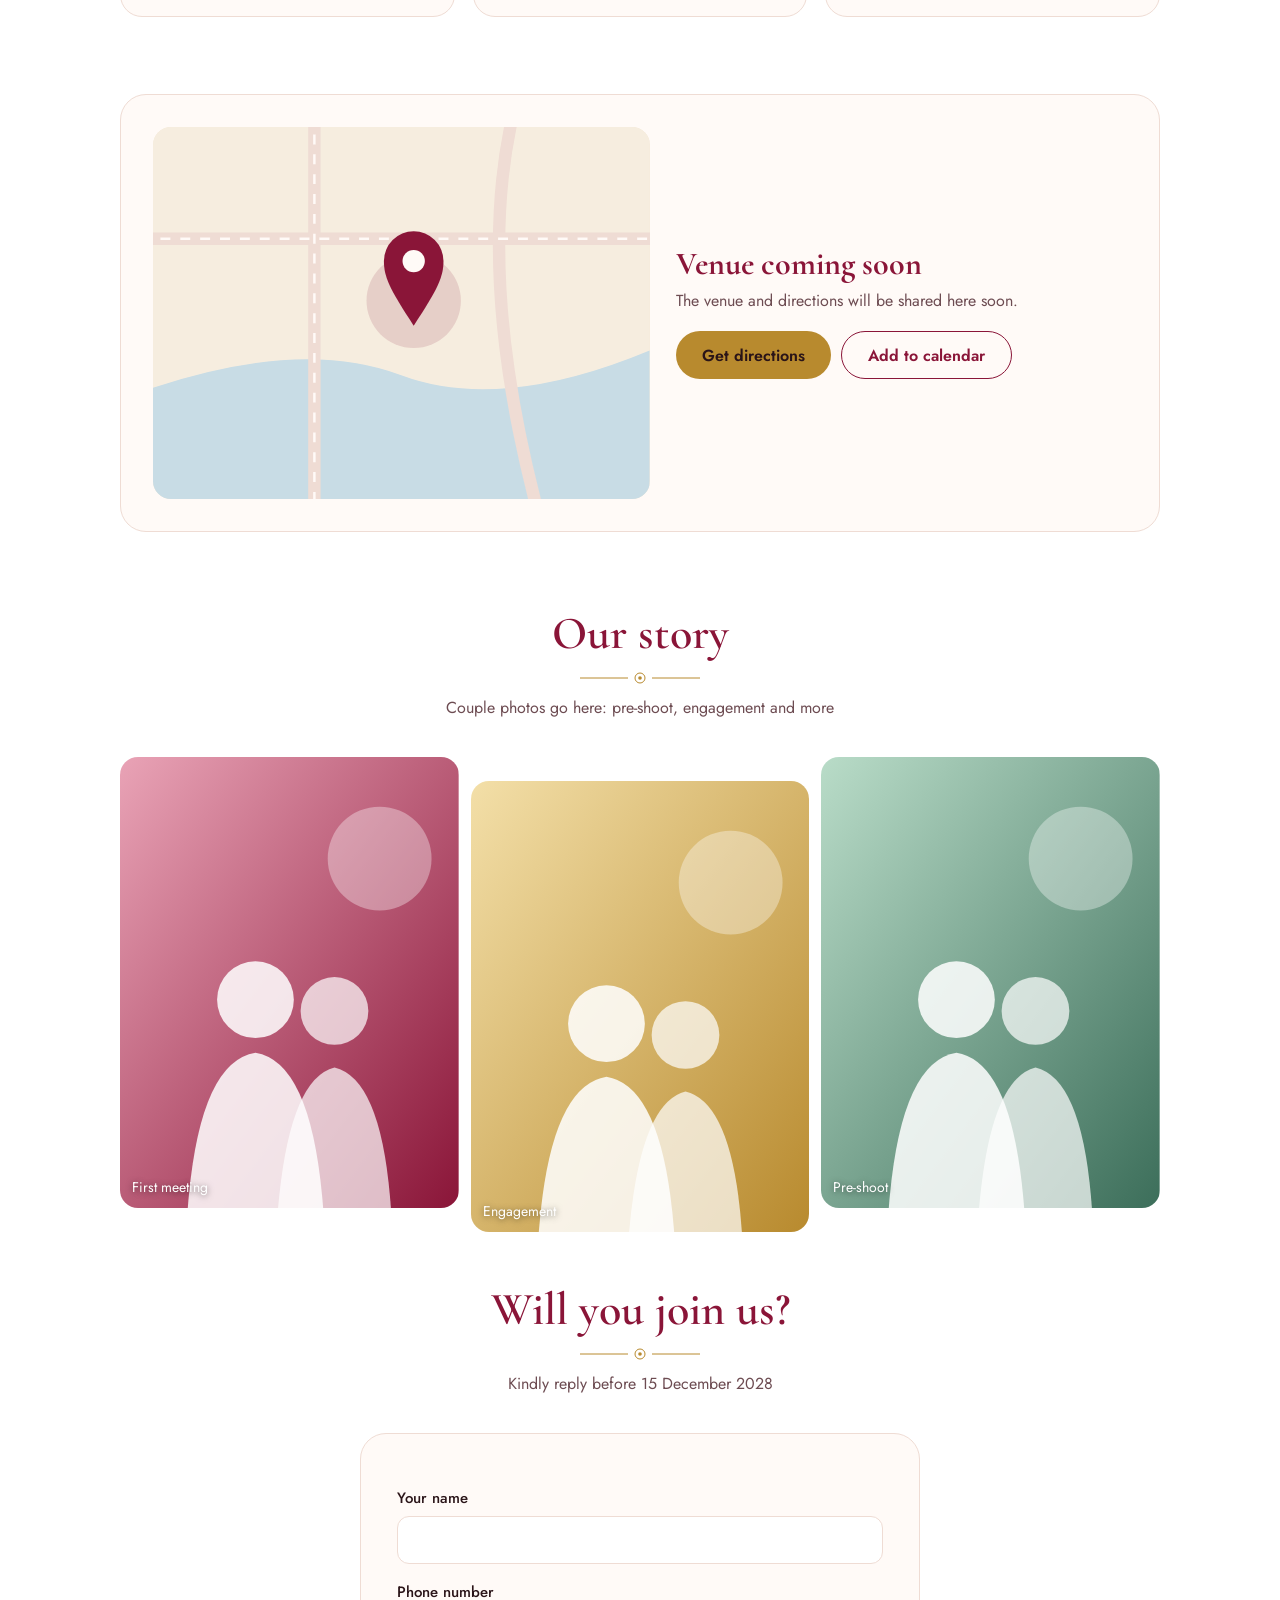
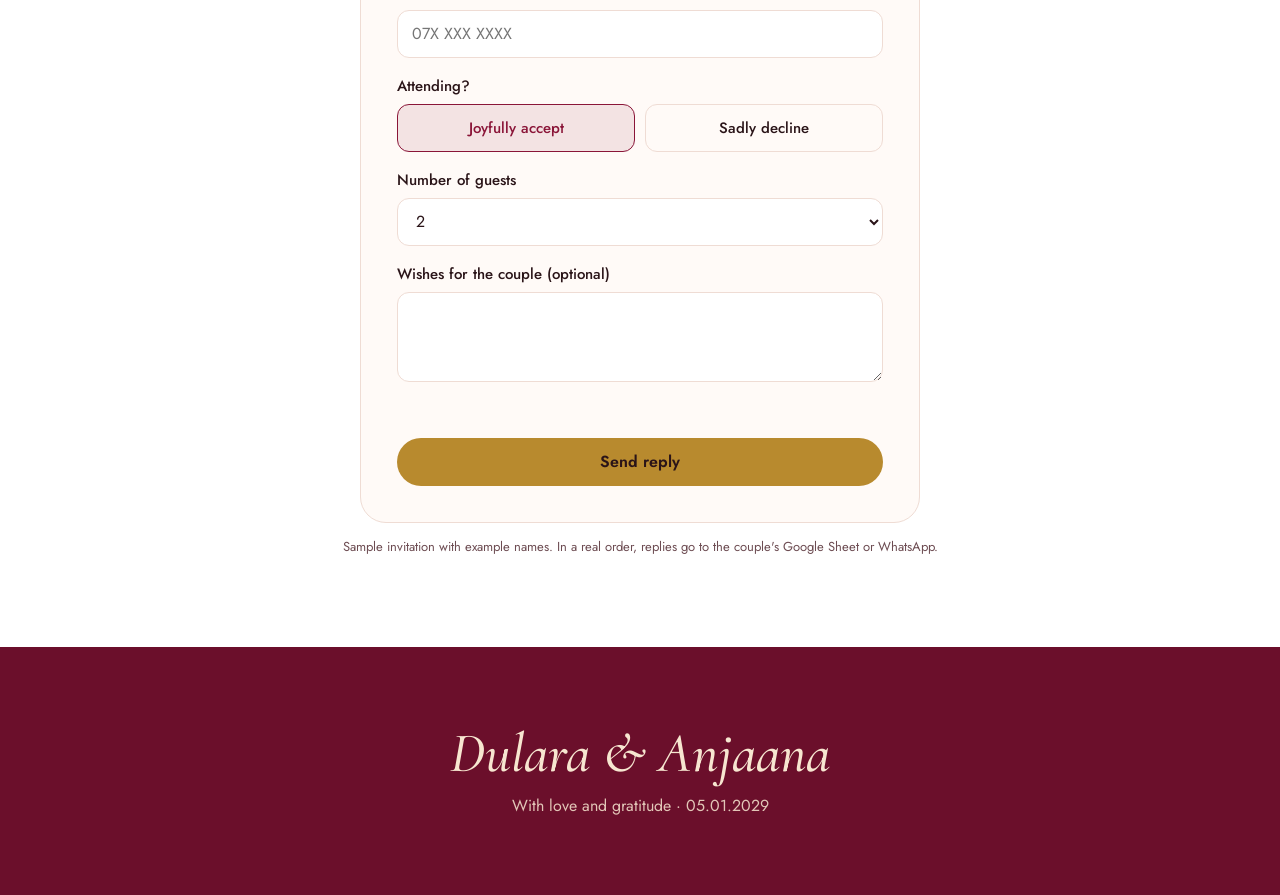
==== commit 8de764a4: "Add files via upload" ====
--- a/invite.html
+++ b/invite.html
@@ -3,7 +3,7 @@
 <head>
 <meta charset="utf-8">
 <meta name="viewport" content="width=device-width, initial-scale=1">
-<title>Kasun & Nethmi Wedding</title>
+<title>Dulara & Anjaana Wedding</title>
 <link rel="preconnect" href="https://fonts.googleapis.com">
 <link href="https://fonts.googleapis.com/css2?family=Cormorant:ital,wght@0,500;0,600;1,500&family=Jost:wght@400;500;600&family=Noto+Sans+Sinhala:wght@400;600&display=swap" rel="stylesheet">
 <style>
@@ -109,7 +109,7 @@
 
 <div id="env" role="dialog" aria-label="Invitation envelope">
   <div class="envbox">
-    <div class="seal">K&N</div>
+    <div class="seal">D&A</div>
     <p data-i="envTo">You are warmly invited</p>
     <div class="to" id="guestName">Dear Guest</div>
     <button class="btn" id="openBtn" data-i="open">Open invitation</button>
@@ -117,7 +117,7 @@
 </div>
 
 <nav><div class="wrap">
-  <span class="mono">K & N</span>
+  <span class="mono">D & A</span>
   <span class="links">
     <a href="#events" data-i="nEvents">Events</a>
     <a href="#venue" data-i="nVenue">Venue</a>
@@ -150,9 +150,9 @@
       </g>
     </svg>
     <p class="pre" data-i="pre">Together with their families</p>
-    <h1 class="names">Kasun<span class="amp">&</span>Nethmi</h1>
-    <p class="date" data-i="date">Saturday · 20 March 2027 · 9.15 am</p>
-    <p class="place" data-i="place">Grand Lotus Hall, Colombo 03</p>
+    <h1 class="names">Dulara<span class="amp">&</span>Anjaana</h1>
+    <p class="date" data-i="date">Friday · 5 January 2029 · time to be announced</p>
+    <p class="place" data-i="place">Venue to be announced</p>
     <div class="actions">
       <a class="btn" href="#rsvp" data-i="rsvpBtn">RSVP now</a>
       <a class="btn ghost" id="waShare" href="#" target="_blank" rel="noopener" data-i="share">Share on WhatsApp</a>
@@ -193,11 +193,11 @@
         </svg>
       </div>
       <div>
-        <h3 id="vH">Grand Lotus Hall</h3>
-        <p data-i="addr">No. 12, Galle Road, Colombo 03. Free parking for guests at the rear entrance.</p>
+        <h3 id="vH">Venue coming soon</h3>
+        <p data-i="addr">The venue and directions will be shared here soon.</p>
         <div class="actions" style="justify-content:flex-start">
-          <a class="btn" href="https://www.google.com/maps/search/?api=1&query=Galle+Road+Colombo+03" target="_blank" rel="noopener" data-i="dir">Get directions</a>
-          <a class="btn ghost" href="https://calendar.google.com/calendar/render?action=TEMPLATE&text=Kasun+%26+Nethmi+Wedding&dates=20270320T034500Z/20270320T113000Z&location=Grand+Lotus+Hall,+Colombo+03" target="_blank" rel="noopener" data-i="cal">Add to calendar</a>
+          <a class="btn" href="https://www.google.com/maps" target="_blank" rel="noopener" data-i="dir">Get directions</a>
+          <a class="btn ghost" href="https://calendar.google.com/calendar/render?action=TEMPLATE&text=Dulara+%26+Anjaana+Wedding&dates=20290105/20290106" target="_blank" rel="noopener" data-i="cal">Add to calendar</a>
         </div>
       </div>
     </div>
@@ -217,7 +217,7 @@
   <div class="wrap reveal">
     <h2 id="rH" data-i="rH">Will you join us?</h2>
     <svg class="orn" viewBox="0 0 120 14" aria-hidden="true"><path d="M0 7H48M72 7H120" stroke="var(--gold)"/><circle cx="60" cy="7" r="5" fill="none" stroke="var(--gold)"/><circle cx="60" cy="7" r="1.8" fill="var(--gold)"/></svg>
-    <p class="sub" data-i="rSub">Kindly reply before 1 March 2027</p>
+    <p class="sub" data-i="rSub">Kindly reply before 15 December 2028</p>
     <div class="rsvp" id="rsvpBox">
       <form id="rsvpForm" novalidate>
         <label for="fName" data-i="fName">Your name</label>
@@ -242,23 +242,23 @@
 </section>
 
 <footer class="band">
-  <div class="names">Kasun & Nethmi</div>
-  <p data-i="thanks">With love and gratitude · 20.03.2027</p>
+  <div class="names">Dulara & Anjaana</div>
+  <p data-i="thanks">With love and gratitude · 05.01.2029</p>
 </footer>
 
 <script>
 {
 const T={
-en:{envTo:"You are warmly invited",open:"Open invitation",nEvents:"Events",nVenue:"Venue",nGallery:"Gallery",nRsvp:"RSVP",pre:"Together with their families",date:"Saturday · 20 March 2027 · 9.15 am",place:"Grand Lotus Hall, Colombo 03",rsvpBtn:"RSVP now",share:"Share on WhatsApp",cdH:"Counting down",cdSub:"Until we say our vows on the Poruwa",evH:"The day",evSub:"Please join us for every moment",addr:"No. 12, Galle Road, Colombo 03. Free parking for guests at the rear entrance.",dir:"Get directions",cal:"Add to calendar",gH:"Our story",gSub:"Couple photos go here: pre-shoot, engagement and more",rH:"Will you join us?",rSub:"Kindly reply before 1 March 2027",fName:"Your name",fPhone:"Phone number",fCome:"Attending?",yes:"Joyfully accept",no:"Sadly decline",fCount:"Number of guests",fMsg:"Wishes for the couple (optional)",send:"Send reply",demo:"Sample invitation with example names. In a real order, replies go to the couple's Google Sheet or WhatsApp.",thanks:"With love and gratitude · 20.03.2027",units:["Days","Hours","Minutes","Seconds"],dear:"Dear Guest",errName:"Please enter your name.",errPhone:"Please enter a valid phone number.",doneY:"Thank you!",doneYt:n=>`We can't wait to celebrate with you, ${n}.`,doneNt:n=>`We'll miss you, ${n}. Thank you for letting us know.`,again:"Edit reply",married:"Just married!",
-ev:[["9.15","Poruwa ceremony","Traditional blessings and vows","Main hall"],["12.30","Wedding lunch","Lunch buffet with family and friends","Lotus ballroom"],["6.30","Evening reception","Dinner, music and dancing","Garden terrace"]],gal:["First meeting","Engagement","Pre-shoot"]},
-si:{envTo:"ඔබට ආදරයෙන් ආරාධනා කරමු",open:"ආරාධනාව විවෘත කරන්න",nEvents:"උත්සව",nVenue:"ස්ථානය",nGallery:"ඡායාරූප",nRsvp:"පිළිතුර",pre:"දෙපාර්ශවයේ පවුල් සමඟ",date:"සෙනසුරාදා · 2027 මාර්තු 20 · පෙ.ව. 9.15",place:"ග්‍රෑන්ඩ් ලෝටස් ශාලාව, කොළඹ 03",rsvpBtn:"පිළිතුරු දෙන්න",share:"WhatsApp හි බෙදාගන්න",cdH:"ඉතිරි කාලය",cdSub:"පෝරුවේ අපගේ මංගල මොහොත දක්වා",evH:"මංගල දිනය",evSub:"සෑම මොහොතකටම අප සමඟ එක්වන්න",addr:"අංක 12, ගාලු පාර, කොළඹ 03. පිටුපස දොරටුවෙන් නොමිලේ වාහන නැවැත්වීමේ පහසුකම.",dir:"මාර්ගය බලන්න",cal:"දින දර්ශනයට එක් කරන්න",gH:"අපේ කතාව",gSub:"යුවළගේ ඡායාරූප මෙහි: පෙර-රූගත කිරීම්, විවාහ ගිවිස ගැනීම",rH:"ඔබ අප සමඟ එක්වනවාද?",rSub:"කරුණාකර 2027 මාර්තු 1 ට පෙර පිළිතුරු දෙන්න",fName:"ඔබගේ නම",fPhone:"දුරකථන අංකය",fCome:"පැමිණෙනවාද?",yes:"සතුටින් පැමිණෙමි",no:"කණගාටුයි, නොපැමිණෙමි",fCount:"අමුත්තන් ගණන",fMsg:"යුවළට සුබ පැතුම් (අත්‍යවශ්‍ය නැත)",send:"පිළිතුර යවන්න",demo:"උදාහරණ නම් සහිත නියැදි ආරාධනාවකි. සැබෑ ඇණවුමක පිළිතුරු යුවළගේ Google Sheet හෝ WhatsApp වෙත යයි.",thanks:"ආදරයෙන් හා කෘතඥතාවයෙන් · 2027.03.20",units:["දින","පැය","මිනිත්තු","තත්පර"],dear:"ගෞරවනීය අමුත්තා",errName:"කරුණාකර ඔබගේ නම ඇතුළත් කරන්න.",errPhone:"කරුණාකර නිවැරදි දුරකථන අංකයක් ඇතුළත් කරන්න.",doneY:"ස්තූතියි!",doneYt:n=>`${n}, ඔබ සමඟ සැමරීමට අපි බලාපොරොත්තු වෙමු.`,doneNt:n=>`${n}, අපට ඔබව මග හැරෙනු ඇත. දැනුම් දීම ගැන ස්තූතියි.`,again:"පිළිතුර වෙනස් කරන්න",married:"විවාහ වූහ!",
-ev:[["9.15","පෝරුව චාරිත්‍ර","සාම්ප්‍රදායික ආශීර්වාද හා පොරොන්දු","ප්‍රධාන ශාලාව"],["12.30","මංගල දිවා භෝජනය","පවුලේ අය හා මිතුරන් සමඟ","ලෝටස් ශාලාව"],["6.30","සවස පිළිගැනීම","රාත්‍රී භෝජනය, සංගීතය හා නැටුම්","උද්‍යාන ටෙරස්"]],gal:["පළමු හමුව","විවාහ ගිවිස ගැනීම","පෙර-රූගත කිරීම"]}
+en:{envTo:"You are warmly invited",open:"Open invitation",nEvents:"Events",nVenue:"Venue",nGallery:"Gallery",nRsvp:"RSVP",pre:"Together with their families",date:"Friday · 5 January 2029 · time to be announced",place:"Venue to be announced",rsvpBtn:"RSVP now",share:"Share on WhatsApp",cdH:"Counting down",cdSub:"Until we say our vows on the Poruwa",evH:"The day",evSub:"Please join us for every moment",addr:"The venue and directions will be shared here soon.",dir:"Get directions",cal:"Add to calendar",gH:"Our story",gSub:"Couple photos go here: pre-shoot, engagement and more",rH:"Will you join us?",rSub:"Kindly reply before 15 December 2028",fName:"Your name",fPhone:"Phone number",fCome:"Attending?",yes:"Joyfully accept",no:"Sadly decline",fCount:"Number of guests",fMsg:"Wishes for the couple (optional)",send:"Send reply",demo:"Sample invitation with example names. In a real order, replies go to the couple's Google Sheet or WhatsApp.",thanks:"With love and gratitude · 05.01.2029",units:["Days","Hours","Minutes","Seconds"],dear:"Dear Guest",errName:"Please enter your name.",errPhone:"Please enter a valid phone number.",doneY:"Thank you!",doneYt:n=>`We can't wait to celebrate with you, ${n}.`,doneNt:n=>`We'll miss you, ${n}. Thank you for letting us know.`,again:"Edit reply",married:"Just married!",
+ev:[["TBA","Poruwa ceremony","Traditional blessings and vows","Time to be announced"],["TBA","Wedding lunch","Lunch with family and friends","Time to be announced"],["TBA","Evening reception","Dinner, music and dancing","Time to be announced"]],gal:["First meeting","Engagement","Pre-shoot"]},
+si:{envTo:"ඔබට ආදරයෙන් ආරාධනා කරමු",open:"ආරාධනාව විවෘත කරන්න",nEvents:"උත්සව",nVenue:"ස්ථානය",nGallery:"ඡායාරූප",nRsvp:"පිළිතුර",pre:"දෙපාර්ශවයේ පවුල් සමඟ",date:"සිකුරාදා · 2029 ජනවාරි 5 · වේලාව පසුව දැනුම් දෙනු ඇත",place:"ස්ථානය පසුව දැනුම් දෙනු ඇත",rsvpBtn:"පිළිතුරු දෙන්න",share:"WhatsApp හි බෙදාගන්න",cdH:"ඉතිරි කාලය",cdSub:"පෝරුවේ අපගේ මංගල මොහොත දක්වා",evH:"මංගල දිනය",evSub:"සෑම මොහොතකටම අප සමඟ එක්වන්න",addr:"ස්ථානය සහ මාර්ග විස්තර ඉක්මනින් මෙහි දැනුම් දෙනු ඇත.",dir:"මාර්ගය බලන්න",cal:"දින දර්ශනයට එක් කරන්න",gH:"අපේ කතාව",gSub:"යුවළගේ ඡායාරූප මෙහි: පෙර-රූගත කිරීම්, විවාහ ගිවිස ගැනීම",rH:"ඔබ අප සමඟ එක්වනවාද?",rSub:"කරුණාකර 2028 දෙසැම්බර් 15 ට පෙර පිළිතුරු දෙන්න",fName:"ඔබගේ නම",fPhone:"දුරකථන අංකය",fCome:"පැමිණෙනවාද?",yes:"සතුටින් පැමිණෙමි",no:"කණගාටුයි, නොපැමිණෙමි",fCount:"අමුත්තන් ගණන",fMsg:"යුවළට සුබ පැතුම් (අත්‍යවශ්‍ය නැත)",send:"පිළිතුර යවන්න",demo:"උදාහරණ නම් සහිත නියැදි ආරාධනාවකි. සැබෑ ඇණවුමක පිළිතුරු යුවළගේ Google Sheet හෝ WhatsApp වෙත යයි.",thanks:"ආදරයෙන් හා කෘතඥතාවයෙන් · 2029.01.05",units:["දින","පැය","මිනිත්තු","තත්පර"],dear:"ගෞරවනීය අමුත්තා",errName:"කරුණාකර ඔබගේ නම ඇතුළත් කරන්න.",errPhone:"කරුණාකර නිවැරදි දුරකථන අංකයක් ඇතුළත් කරන්න.",doneY:"ස්තූතියි!",doneYt:n=>`${n}, ඔබ සමඟ සැමරීමට අපි බලාපොරොත්තු වෙමු.`,doneNt:n=>`${n}, අපට ඔබව මග හැරෙනු ඇත. දැනුම් දීම ගැන ස්තූතියි.`,again:"පිළිතුර වෙනස් කරන්න",married:"විවාහ වූහ!",
+ev:[["TBA","පෝරුව චාරිත්‍ර","සාම්ප්‍රදායික ආශීර්වාද හා පොරොන්දු","වේලාව පසුව"],["TBA","මංගල දිවා භෝජනය","පවුලේ අය හා මිතුරන් සමඟ","වේලාව පසුව"],["TBA","සවස පිළිගැනීම","රාත්‍රී භෝජනය, සංගීතය හා නැටුම්","වේලාව පසුව"]],gal:["පළමු හමුව","විවාහ ගිවිස ගැනීම","පෙර-රූගත කිරීම"]}
 };
 let lang="en";
 const $=id=>document.getElementById(id);
 const store={get(k){try{return localStorage.getItem(k)}catch(e){return null}},set(k,v){try{localStorage.setItem(k,v)}catch(e){}}};
-const target=new Date("2027-03-20T09:15:00+05:30").getTime();
-let reply=null;try{reply=JSON.parse(store.get("kn_rsvp")||"null")}catch(e){}
+const target=new Date("2029-01-05T00:00:00+05:30").getTime();
+let reply=null;try{reply=JSON.parse(store.get("da_rsvp")||"null")}catch(e){}
 
 const guest=new URLSearchParams(location.search).get("to");
 
@@ -272,7 +272,7 @@
   $("evList").innerHTML=t.ev.map(e=>`<article class="ev"><span class="t">${e[0]}</span><h3>${e[1]}</h3><p>${e[2]}</p><small>${e[3]}</small></article>`).join("");
   const tones=[["#8a1538","#e9a3b6"],["#b88a2e","#f3dfa8"],["#3c6e5a","#b9dcc8"]];
   $("gal").innerHTML=t.gal.map((c,i)=>`<figure><svg viewBox="0 0 300 400" preserveAspectRatio="xMidYMid slice" aria-hidden="true"><defs><linearGradient id="p${i}" x1="0" y1="0" x2="1" y2="1"><stop offset="0" stop-color="${tones[i][1]}"/><stop offset="1" stop-color="${tones[i][0]}"/></linearGradient></defs><rect width="300" height="400" fill="url(#p${i})"/><circle cx="230" cy="90" r="46" fill="#fff" opacity=".35"/><circle cx="120" cy="215" r="34" fill="#fff" opacity=".85"/><path d="M60 400 Q70 270 120 262 Q170 270 180 400Z" fill="#fff" opacity=".85"/><circle cx="190" cy="225" r="30" fill="#fff" opacity=".7"/><path d="M140 400 Q150 285 190 275 Q232 285 240 400Z" fill="#fff" opacity=".7"/></svg><figcaption>${c}</figcaption></figure>`).join("");
-  const msg=encodeURIComponent((lang==="si"?"කසුන් සහ නෙත්මිගේ මංගල ආරාධනාව: ":"You're invited to Kasun & Nethmi's wedding: ")+location.href.split("#")[0]);
+  const msg=encodeURIComponent((lang==="si"?"දුලර සහ අංජනාගේ මංගල ආරාධනාව: ":"You're invited to Dulara & Anjaana's wedding: ")+location.href.split("#")[0]);
   $("waShare").href="https://wa.me/?text="+msg;
   tick();renderReply();
 }
@@ -300,10 +300,10 @@
   if(phone.length<9){$("err").textContent=t.errPhone;$("fPhone").focus();return}
   $("err").textContent="";
   reply={name,phone,come:document.querySelector("input[name=come]:checked").value,count:$("fCount").value,msg:$("fMsg").value.trim()};
-  store.set("kn_rsvp",JSON.stringify(reply));renderReply();
+  store.set("da_rsvp",JSON.stringify(reply));renderReply();
 });
-$("langBtn").addEventListener("click",()=>{lang=lang==="en"?"si":"en";store.set("kn_lang",lang);render()});
-$("openBtn").addEventListener("click",()=>{$("env").classList.add("gone");store.set("kn_open","1")});
+$("langBtn").addEventListener("click",()=>{lang=lang==="en"?"si":"en";store.set("da_lang",lang);render()});
+$("openBtn").addEventListener("click",()=>{$("env").classList.add("gone");store.set("da_open","1")});
 $("waShare").addEventListener("click",e=>{if(!navigator.onLine)e.preventDefault()});
 
 // jasmine strand along the arch
@@ -313,8 +313,8 @@
 const io=new IntersectionObserver(es=>es.forEach(en=>{if(en.isIntersecting){en.target.classList.add("in");io.unobserve(en.target)}}),{threshold:.12});
 document.querySelectorAll(".reveal").forEach(el=>io.observe(el));
 
-const saved=store.get("kn_lang");if(saved==="si")lang="si";
-if(store.get("kn_open")==="1")$("env").classList.add("gone");
+const saved=store.get("da_lang");if(saved==="si")lang="si";
+if(store.get("da_open")==="1")$("env").classList.add("gone");
 render();setInterval(tick,1000);
 }
 </script>
